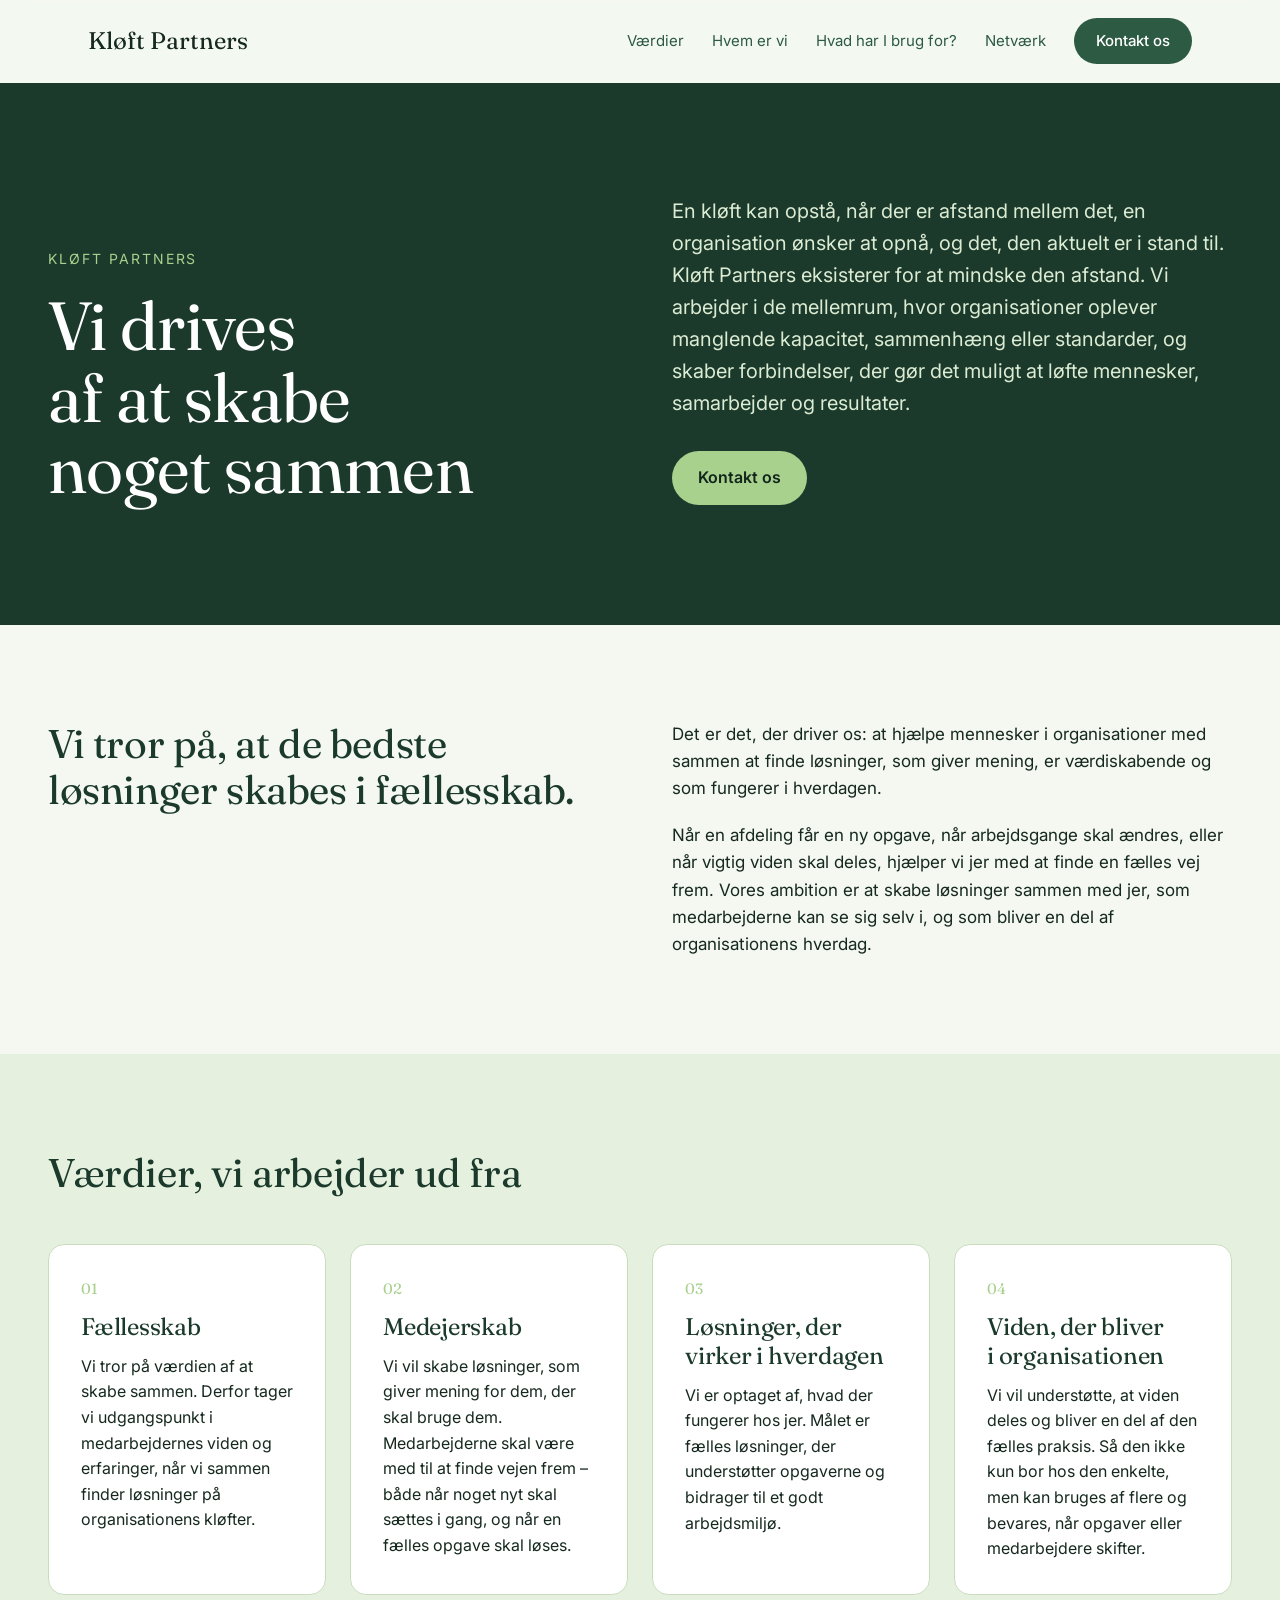
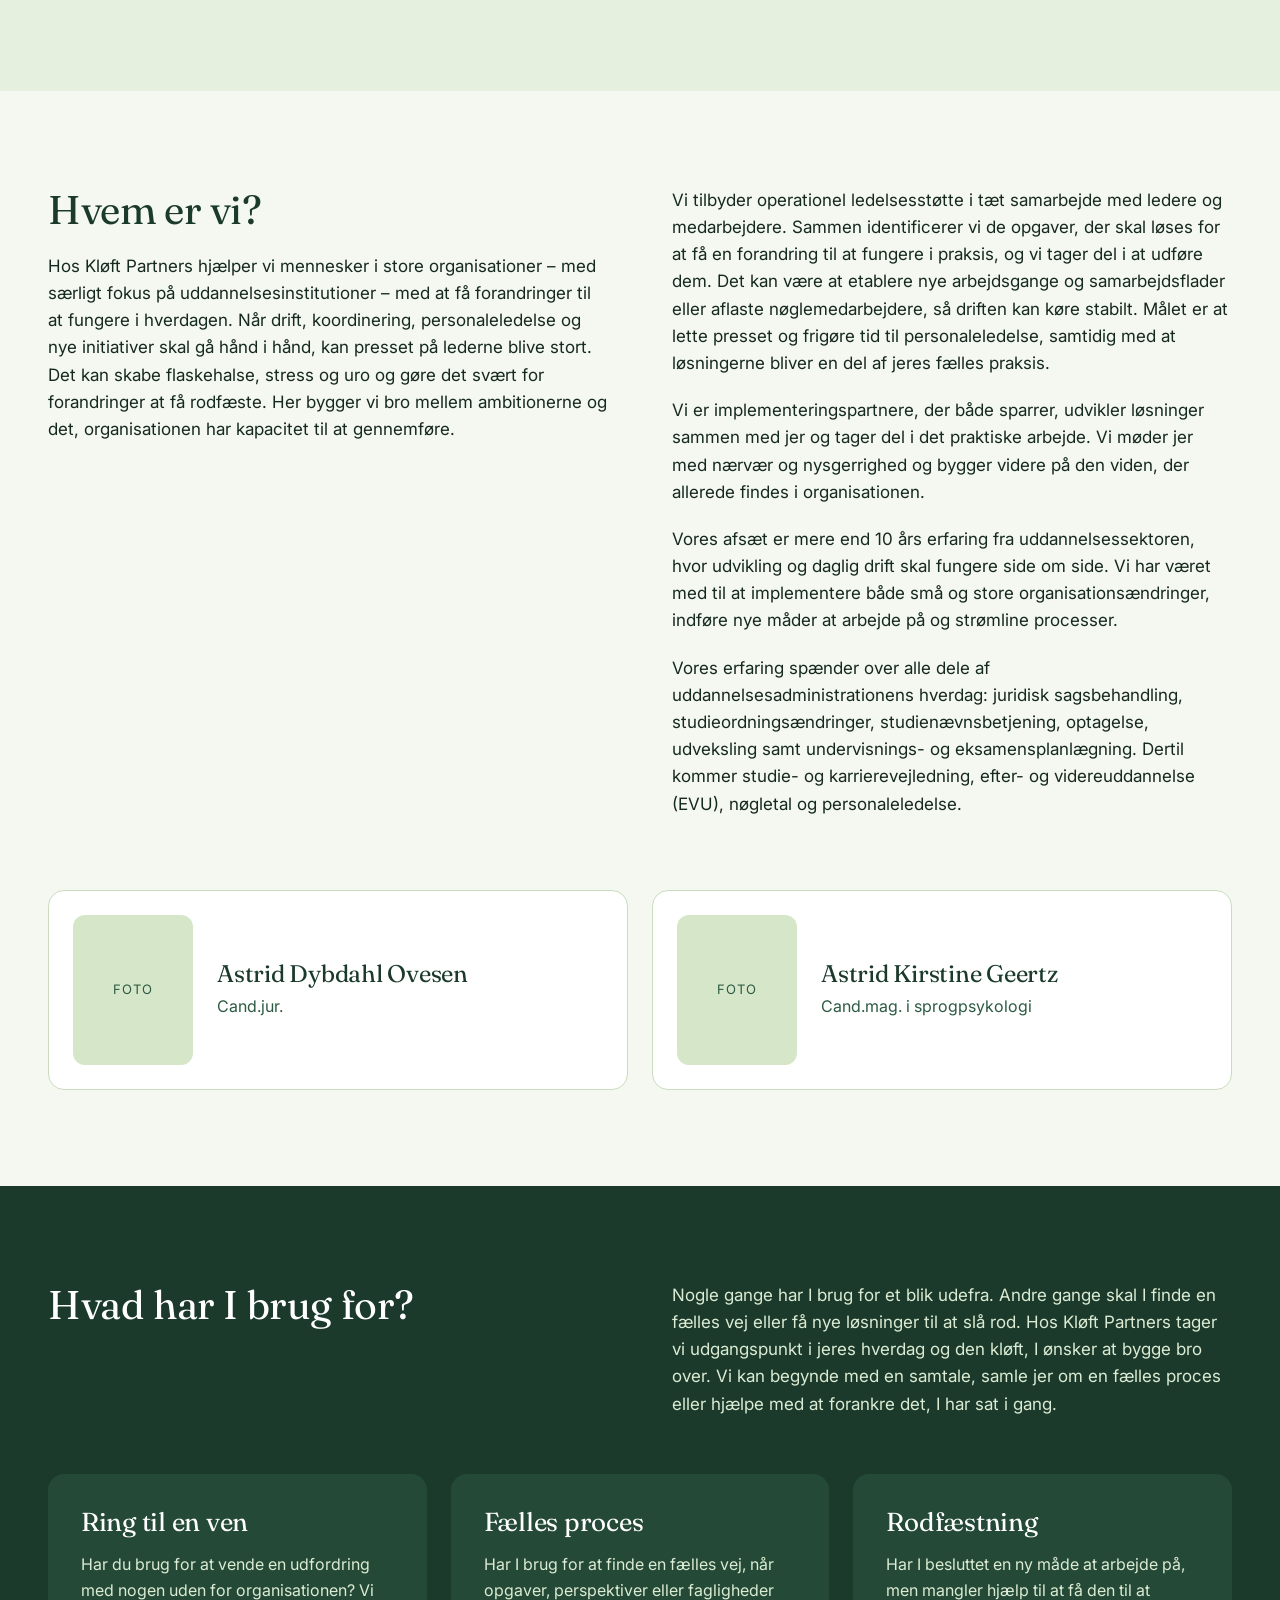
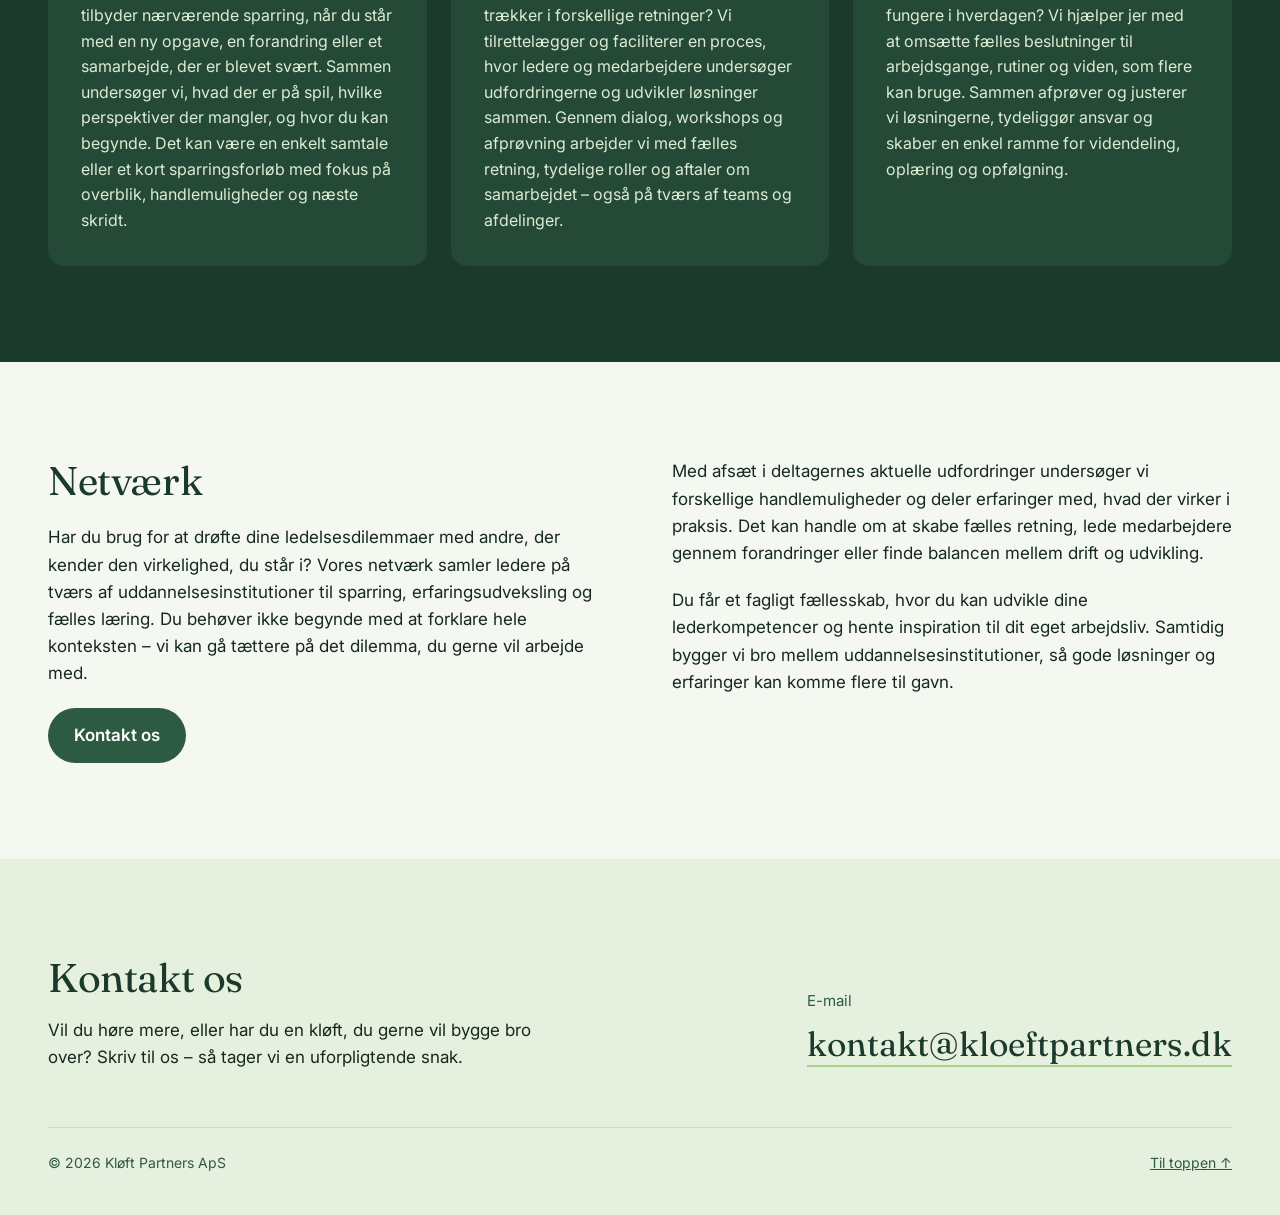
==== index.html @ bc3a9a57 "Første udkast til Kløft Partners hjemmeside Co-Authored-By: Claude Opus 5.5 <noreply@anthropic.com> " ====
<!doctype html>
<html lang="da">
<head>
<meta charset="utf-8">
<meta name="viewport" content="width=device-width, initial-scale=1">
<title>Kløft Partners – Vi drives af at skabe noget sammen</title>
<meta name="description" content="Kløft Partners hjælper mennesker i store organisationer – med særligt fokus på uddannelsesinstitutioner – med at få forandringer til at fungere i hverdagen.">
<meta name="theme-color" content="#1B3A2B">
<link rel="icon" href="favicon.svg" type="image/svg+xml">
<link rel="preconnect" href="https://fonts.googleapis.com">
<link rel="preconnect" href="https://fonts.gstatic.com" crossorigin>
<link href="https://fonts.googleapis.com/css2?family=Fraunces:opsz,wght@9..144,400;9..144,600&family=Inter:wght@400;500;600&display=swap" rel="stylesheet">
<link rel="stylesheet" href="styles.css">
</head>
<body>
<a class="skip-link" href="#indhold">Spring til indhold</a>

<header class="site-header" id="header">
  <div class="header-inner">
    <a href="#top" class="logo">Kløft Partners</a>
    <button class="nav-toggle" aria-expanded="false" aria-controls="nav">Menu</button>
    <nav class="nav" id="nav" aria-label="Hovedmenu">
      <a href="#vaerdier">Værdier</a>
      <a href="#hvem">Hvem er vi</a>
      <a href="#hjaelp">Hvad har I brug for?</a>
      <a href="#netvaerk">Netværk</a>
      <a href="#kontakt" class="btn btn--primary">Kontakt os</a>
    </nav>
  </div>
</header>

<main id="indhold">

<!-- Hero -->
<section id="top" class="hero section--dark">
  <div class="wrap split">
    <div>
      <p class="eyebrow">Kløft Partners</p>
      <h1>Vi drives af at skabe noget sammen</h1>
    </div>
    <div>
      <p class="hero-lead">En kløft kan opstå, når der er afstand mellem det, en organisation ønsker at opnå, og det, den aktuelt er i stand til. Kløft Partners eksisterer for at mindske den afstand. Vi arbejder i de mellemrum, hvor organisationer oplever manglende kapacitet, sammenhæng eller standarder, og skaber forbindelser, der gør det muligt at løfte mennesker, samarbejder og resultater.</p>
      <a href="#kontakt" class="btn btn--light">Kontakt os</a>
    </div>
  </div>
</section>

<!-- Ambition -->
<section class="section">
  <div class="wrap split">
    <h2 class="h2">Vi tror på, at de bedste løsninger skabes i fællesskab.</h2>
    <div class="stack">
      <p>Det er det, der driver os: at hjælpe mennesker i organisationer med sammen at finde løsninger, som giver mening, er værdiskabende og som fungerer i hverdagen.</p>
      <p>Når en afdeling får en ny opgave, når arbejdsgange skal ændres, eller når vigtig viden skal deles, hjælper vi jer med at finde en fælles vej frem. Vores ambition er at skabe løsninger sammen med jer, som medarbejderne kan se sig selv i, og som bliver en del af organisationens hverdag.</p>
    </div>
  </div>
</section>

<!-- Værdier -->
<section id="vaerdier" class="section section--soft">
  <div class="wrap">
    <h2 class="h2 values-head">Værdier, vi arbejder ud fra</h2>
    <div class="grid grid--values">
      <article class="card">
        <span class="card-num">01</span>
        <h3>Fællesskab</h3>
        <p>Vi tror på værdien af at skabe sammen. Derfor tager vi udgangspunkt i medarbejdernes viden og erfaringer, når vi sammen finder løsninger på organisationens kløfter.</p>
      </article>
      <article class="card">
        <span class="card-num">02</span>
        <h3>Medejerskab</h3>
        <p>Vi vil skabe løsninger, som giver mening for dem, der skal bruge dem. Medarbejderne skal være med til at finde vejen frem – både når noget nyt skal sættes i gang, og når en fælles opgave skal løses.</p>
      </article>
      <article class="card">
        <span class="card-num">03</span>
        <h3>Løsninger, der virker i hverdagen</h3>
        <p>Vi er optaget af, hvad der fungerer hos jer. Målet er fælles løsninger, der understøtter opgaverne og bidrager til et godt arbejdsmiljø.</p>
      </article>
      <article class="card">
        <span class="card-num">04</span>
        <h3>Viden, der bliver i organisationen</h3>
        <p>Vi vil understøtte, at viden deles og bliver en del af den fælles praksis. Så den ikke kun bor hos den enkelte, men kan bruges af flere og bevares, når opgaver eller medarbejdere skifter.</p>
      </article>
    </div>
  </div>
</section>

<!-- Hvem er vi -->
<section id="hvem" class="section">
  <div class="wrap split">
    <div class="stack">
      <h2 class="h2">Hvem er vi?</h2>
      <p>Hos Kløft Partners hjælper vi mennesker i store organisationer – med særligt fokus på uddannelsesinstitutioner – med at få forandringer til at fungere i hverdagen. Når drift, koordinering, personaleledelse og nye initiativer skal gå hånd i hånd, kan presset på lederne blive stort. Det kan skabe flaskehalse, stress og uro og gøre det svært for forandringer at få rodfæste. Her bygger vi bro mellem ambitionerne og det, organisationen har kapacitet til at gennemføre.</p>
    </div>
    <div class="stack">
      <p>Vi tilbyder operationel ledelsesstøtte i tæt samarbejde med ledere og medarbejdere. Sammen identificerer vi de opgaver, der skal løses for at få en forandring til at fungere i praksis, og vi tager del i at udføre dem. Det kan være at etablere nye arbejdsgange og samarbejdsflader eller aflaste nøglemedarbejdere, så driften kan køre stabilt. Målet er at lette presset og frigøre tid til personaleledelse, samtidig med at løsningerne bliver en del af jeres fælles praksis.</p>
      <p>Vi er implementeringspartnere, der både sparrer, udvikler løsninger sammen med jer og tager del i det praktiske arbejde. Vi møder jer med nærvær og nysgerrighed og bygger videre på den viden, der allerede findes i organisationen.</p>
      <p>Vores afsæt er mere end 10 års erfaring fra uddannelsessektoren, hvor udvikling og daglig drift skal fungere side om side. Vi har været med til at implementere både små og store organisationsændringer, indføre nye måder at arbejde på og strømline processer.</p>
      <p>Vores erfaring spænder over alle dele af uddannelsesadministrationens hverdag: juridisk sagsbehandling, studieordningsændringer, studienævnsbetjening, optagelse, udveksling samt undervisnings- og eksamensplanlægning. Dertil kommer studie- og karrierevejledning, efter- og videreuddannelse (EVU), nøgletal og personaleledelse.</p>
    </div>
  </div>

  <div class="wrap grid grid--team">
    <article class="card person">
      <div class="photo" role="img" aria-label="Foto af Astrid Dybdahl Ovesen (pladsholder)">FOTO</div>
      <div>
        <h3>Astrid Dybdahl Ovesen</h3>
        <p class="role">Cand.jur.</p>
      </div>
    </article>
    <article class="card person">
      <div class="photo" role="img" aria-label="Foto af Astrid Kirstine Geertz (pladsholder)">FOTO</div>
      <div>
        <h3>Astrid Kirstine Geertz</h3>
        <p class="role">Cand.mag. i sprogpsykologi</p>
      </div>
    </article>
  </div>
</section>

<!-- Ydelser -->
<section id="hjaelp" class="section section--dark">
  <div class="wrap">
    <div class="split services-head">
      <h2 class="h2">Hvad har I brug for?</h2>
      <p>Nogle gange har I brug for et blik udefra. Andre gange skal I finde en fælles vej eller få nye løsninger til at slå rod. Hos Kløft Partners tager vi udgangspunkt i jeres hverdag og den kløft, I ønsker at bygge bro over. Vi kan begynde med en samtale, samle jer om en fælles proces eller hjælpe med at forankre det, I har sat i gang.</p>
    </div>
    <div class="grid grid--services">
      <article class="card card--dark">
        <h3>Ring til en ven</h3>
        <p>Har du brug for at vende en udfordring med nogen uden for organisationen? Vi tilbyder nærværende sparring, når du står med en ny opgave, en forandring eller et samarbejde, der er blevet svært. Sammen undersøger vi, hvad der er på spil, hvilke perspektiver der mangler, og hvor du kan begynde. Det kan være en enkelt samtale eller et kort sparringsforløb med fokus på overblik, handlemuligheder og næste skridt.</p>
      </article>
      <article class="card card--dark">
        <h3>Fælles proces</h3>
        <p>Har I brug for at finde en fælles vej, når opgaver, perspektiver eller fagligheder trækker i forskellige retninger? Vi tilrettelægger og faciliterer en proces, hvor ledere og medarbejdere undersøger udfordringerne og udvikler løsninger sammen. Gennem dialog, workshops og afprøvning arbejder vi med fælles retning, tydelige roller og aftaler om samarbejdet – også på tværs af teams og afdelinger.</p>
      </article>
      <article class="card card--dark">
        <h3>Rodfæstning</h3>
        <p>Har I besluttet en ny måde at arbejde på, men mangler hjælp til at få den til at fungere i hverdagen? Vi hjælper jer med at omsætte fælles beslutninger til arbejdsgange, rutiner og viden, som flere kan bruge. Sammen afprøver og justerer vi løsningerne, tydeliggør ansvar og skaber en enkel ramme for videndeling, oplæring og opfølgning.</p>
      </article>
    </div>
  </div>
</section>

<!-- Netværk -->
<section id="netvaerk" class="section">
  <div class="wrap split">
    <div class="stack">
      <h2 class="h2">Netværk</h2>
      <p>Har du brug for at drøfte dine ledelsesdilemmaer med andre, der kender den virkelighed, du står i? Vores netværk samler ledere på tværs af uddannelsesinstitutioner til sparring, erfaringsudveksling og fælles læring. Du behøver ikke begynde med at forklare hele konteksten – vi kan gå tættere på det dilemma, du gerne vil arbejde med.</p>
      <p><a href="#kontakt" class="btn btn--primary">Kontakt os</a></p>
    </div>
    <div class="stack">
      <p>Med afsæt i deltagernes aktuelle udfordringer undersøger vi forskellige handlemuligheder og deler erfaringer med, hvad der virker i praksis. Det kan handle om at skabe fælles retning, lede medarbejdere gennem forandringer eller finde balancen mellem drift og udvikling.</p>
      <p>Du får et fagligt fællesskab, hvor du kan udvikle dine lederkompetencer og hente inspiration til dit eget arbejdsliv. Samtidig bygger vi bro mellem uddannelsesinstitutioner, så gode løsninger og erfaringer kan komme flere til gavn.</p>
    </div>
  </div>
</section>

</main>

<!-- Kontakt -->
<footer id="kontakt" class="contact section--soft">
  <div class="wrap">
    <div class="contact-box">
      <div>
        <h2 class="h2">Kontakt os</h2>
        <p>Vil du høre mere, eller har du en kløft, du gerne vil bygge bro over? Skriv til os – så tager vi en uforpligtende snak.</p>
      </div>
      <div>
        <span class="contact-label">E-mail</span>
        <a class="contact-email" href="mailto:kontakt@kloeftpartners.dk">kontakt@kloeftpartners.dk</a>
      </div>
    </div>
    <div class="footer-meta">
      <span>© <span id="year">2026</span> Kløft Partners ApS</span>
      <a href="#top">Til toppen ↑</a>
    </div>
  </div>
</footer>

<script>
  (function () {
    var header = document.getElementById('header');
    var toggle = document.querySelector('.nav-toggle');
    var nav = document.getElementById('nav');
    toggle.addEventListener('click', function () {
      var open = nav.classList.toggle('is-open');
      toggle.setAttribute('aria-expanded', open);
      toggle.textContent = open ? 'Luk' : 'Menu';
    });
    nav.addEventListener('click', function (e) {
      if (e.target.tagName === 'A') {
        nav.classList.remove('is-open');
        toggle.setAttribute('aria-expanded', 'false');
        toggle.textContent = 'Menu';
      }
    });
    var onScroll = function () { header.classList.toggle('is-scrolled', window.scrollY > 8); };
    window.addEventListener('scroll', onScroll, { passive: true });
    onScroll();
    document.getElementById('year').textContent = new Date().getFullYear();
  })();
</script>
</body>
</html>
---- styles.css ----
:root {
  --bg: #F4F8F1;
  --bg-soft: #E6F0DF;
  --ink: #16291F;
  --forest: #1B3A2B;
  --forest-2: #244A37;
  --moss: #2D5A43;
  --leaf: #A9D18E;
  --mist: #DCEBD3;
  --line: #C9DDBE;
  --photo: #D5E6C9;
  --white: #FFFFFF;
  --gutter: clamp(16px, 5vw, 48px);
  --section-y: clamp(64px, 10vw, 96px);
}

*, *::before, *::after { box-sizing: border-box; }

html { scroll-behavior: smooth; scroll-padding-top: 88px; }

body {
  margin: 0;
  background: var(--bg);
  color: var(--ink);
  font-family: Inter, system-ui, -apple-system, "Segoe UI", sans-serif;
  line-height: 1.6;
  -webkit-font-smoothing: antialiased;
}

a { color: var(--moss); }
a:hover { color: var(--ink); }

h1, h2, h3 {
  font-family: Fraunces, Georgia, serif;
  font-weight: 400;
  margin: 0;
  letter-spacing: -0.01em;
  text-wrap: balance;
}

p { margin: 0; }

:focus-visible { outline: 3px solid var(--leaf); outline-offset: 3px; border-radius: 4px; }

.skip-link {
  position: absolute; left: 16px; top: -48px;
  background: var(--forest); color: var(--white);
  padding: 8px 16px; border-radius: 8px; z-index: 100;
}
.skip-link:focus { top: 12px; color: var(--white); }

.wrap { max-width: 1200px; margin: 0 auto; }

.section { padding: var(--section-y) var(--gutter); }
.section--soft { background: var(--bg-soft); }
.section--dark { background: var(--forest); color: #EEF6E9; }

.split {
  display: grid;
  grid-template-columns: repeat(auto-fit, minmax(min(440px, 100%), 1fr));
  gap: clamp(32px, 6vw, 64px);
}

.stack { display: flex; flex-direction: column; gap: 20px; font-size: 17px; }

.h2 { font-size: clamp(30px, 4.5vw, 40px); line-height: 1.15; color: var(--forest); }
.section--dark .h2 { color: var(--white); }

/* Buttons */
.btn {
  display: inline-block;
  padding: 14px 26px;
  border-radius: 999px;
  text-decoration: none;
  font-weight: 600;
  transition: background-color .2s, color .2s, transform .2s;
}
.btn:hover { transform: translateY(-1px); }
.btn--primary { background: var(--moss); color: var(--white); }
.btn--primary:hover { background: var(--forest); color: var(--white); }
.btn--light { background: var(--leaf); color: #12261B; }
.btn--light:hover { background: #BEE0A6; color: #12261B; }

/* Header */
.site-header {
  position: sticky; top: 0; z-index: 50;
  background: rgba(244, 248, 241, 0.92);
  backdrop-filter: saturate(1.4) blur(8px);
  -webkit-backdrop-filter: saturate(1.4) blur(8px);
  border-bottom: 1px solid transparent;
  transition: border-color .2s;
}
.site-header.is-scrolled { border-bottom-color: var(--line); }

.header-inner {
  max-width: 1200px; margin: 0 auto;
  padding: 18px var(--gutter);
  display: flex; align-items: center; justify-content: space-between; gap: 16px;
}

.logo {
  font-family: Fraunces, Georgia, serif;
  font-size: 24px; color: var(--ink); text-decoration: none;
}

.nav { display: flex; align-items: center; gap: 28px; font-size: 15px; }
.nav a:not(.btn) { color: var(--moss); text-decoration: none; }
.nav a:not(.btn):hover { color: var(--ink); text-decoration: underline; text-underline-offset: 4px; }
.nav .btn { padding: 11px 22px; font-weight: 500; }

.nav-toggle {
  display: none;
  background: none; border: 1px solid var(--line); border-radius: 999px;
  padding: 8px 16px; font: inherit; font-size: 15px; color: var(--forest); cursor: pointer;
}

@media (max-width: 860px) {
  .nav-toggle { display: inline-block; }
  .nav {
    position: absolute; left: 0; right: 0; top: 100%;
    flex-direction: column; align-items: stretch; gap: 0;
    background: var(--bg); border-bottom: 1px solid var(--line);
    padding: 8px var(--gutter) 20px;
    display: none;
  }
  .nav.is-open { display: flex; }
  .nav a:not(.btn) { padding: 12px 0; border-bottom: 1px solid var(--bg-soft); font-size: 17px; }
  .nav .btn { margin-top: 16px; text-align: center; }
}

/* Hero */
.hero { padding: clamp(72px, 11vw, 112px) var(--gutter) clamp(80px, 12vw, 120px); }
.hero .split { align-items: end; }
.eyebrow {
  margin-bottom: 20px; font-size: 14px; letter-spacing: 0.14em;
  text-transform: uppercase; color: var(--leaf);
}
.hero h1 {
  font-size: clamp(42px, 7vw, 68px); line-height: 1.05;
  color: var(--white); max-width: 12ch;
}
.hero-lead { margin-bottom: 32px; font-size: clamp(17px, 2vw, 20px); color: var(--mist); }

/* Cards */
.grid { display: grid; gap: 24px; }
.grid--values { grid-template-columns: repeat(auto-fit, minmax(min(240px, 100%), 1fr)); }
.grid--services { grid-template-columns: repeat(auto-fit, minmax(min(300px, 100%), 1fr)); }
.grid--team { grid-template-columns: repeat(auto-fit, minmax(min(320px, 100%), 1fr)); margin-top: 72px; }

.card {
  background: var(--white); border: 1px solid var(--line); border-radius: 16px;
  padding: 32px; display: flex; flex-direction: column; gap: 12px;
}
.card h3 { font-size: 24px; color: var(--forest); line-height: 1.2; }
.card p { font-size: 16px; }

.card--dark { background: var(--forest-2); border-color: transparent; gap: 14px; }
.card--dark h3 { color: var(--white); font-size: 26px; }
.card--dark p { color: var(--mist); }

.card-num {
  font-family: Fraunces, Georgia, serif; font-size: 15px; color: var(--leaf);
}

.values-head { margin-bottom: 48px; }
.services-head { margin-bottom: 56px; }
.services-head p { font-size: 17px; color: var(--mist); }

/* Team */
.person { flex-direction: row; align-items: center; gap: 24px; padding: 24px; }
.photo {
  flex: 0 0 120px; height: 150px; border-radius: 12px;
  background: var(--photo); color: var(--moss);
  display: flex; align-items: center; justify-content: center;
  font-size: 13px; letter-spacing: 0.08em;
}
.person .role { margin-top: 6px; color: var(--moss); }

/* Contact */
.contact { padding: clamp(72px, 10vw, 96px) var(--gutter) 40px; }
.contact-box {
  display: flex; flex-wrap: wrap; align-items: end; justify-content: space-between; gap: 32px;
  padding-bottom: 56px; border-bottom: 1px solid var(--line);
}
.contact-box p { font-size: 17px; max-width: 46ch; margin-top: 16px; }
.contact-label { display: block; color: var(--moss); font-size: 15px; margin-bottom: 4px; }
.contact-email {
  font-family: Fraunces, Georgia, serif;
  font-size: clamp(22px, 3.4vw, 34px);
  color: var(--forest); text-decoration: none; word-break: break-word;
  border-bottom: 2px solid var(--leaf);
}
.contact-email:hover { color: var(--moss); border-bottom-color: var(--moss); }

.footer-meta {
  display: flex; flex-wrap: wrap; justify-content: space-between; gap: 12px;
  padding-top: 24px; font-size: 14px; color: var(--moss);
}
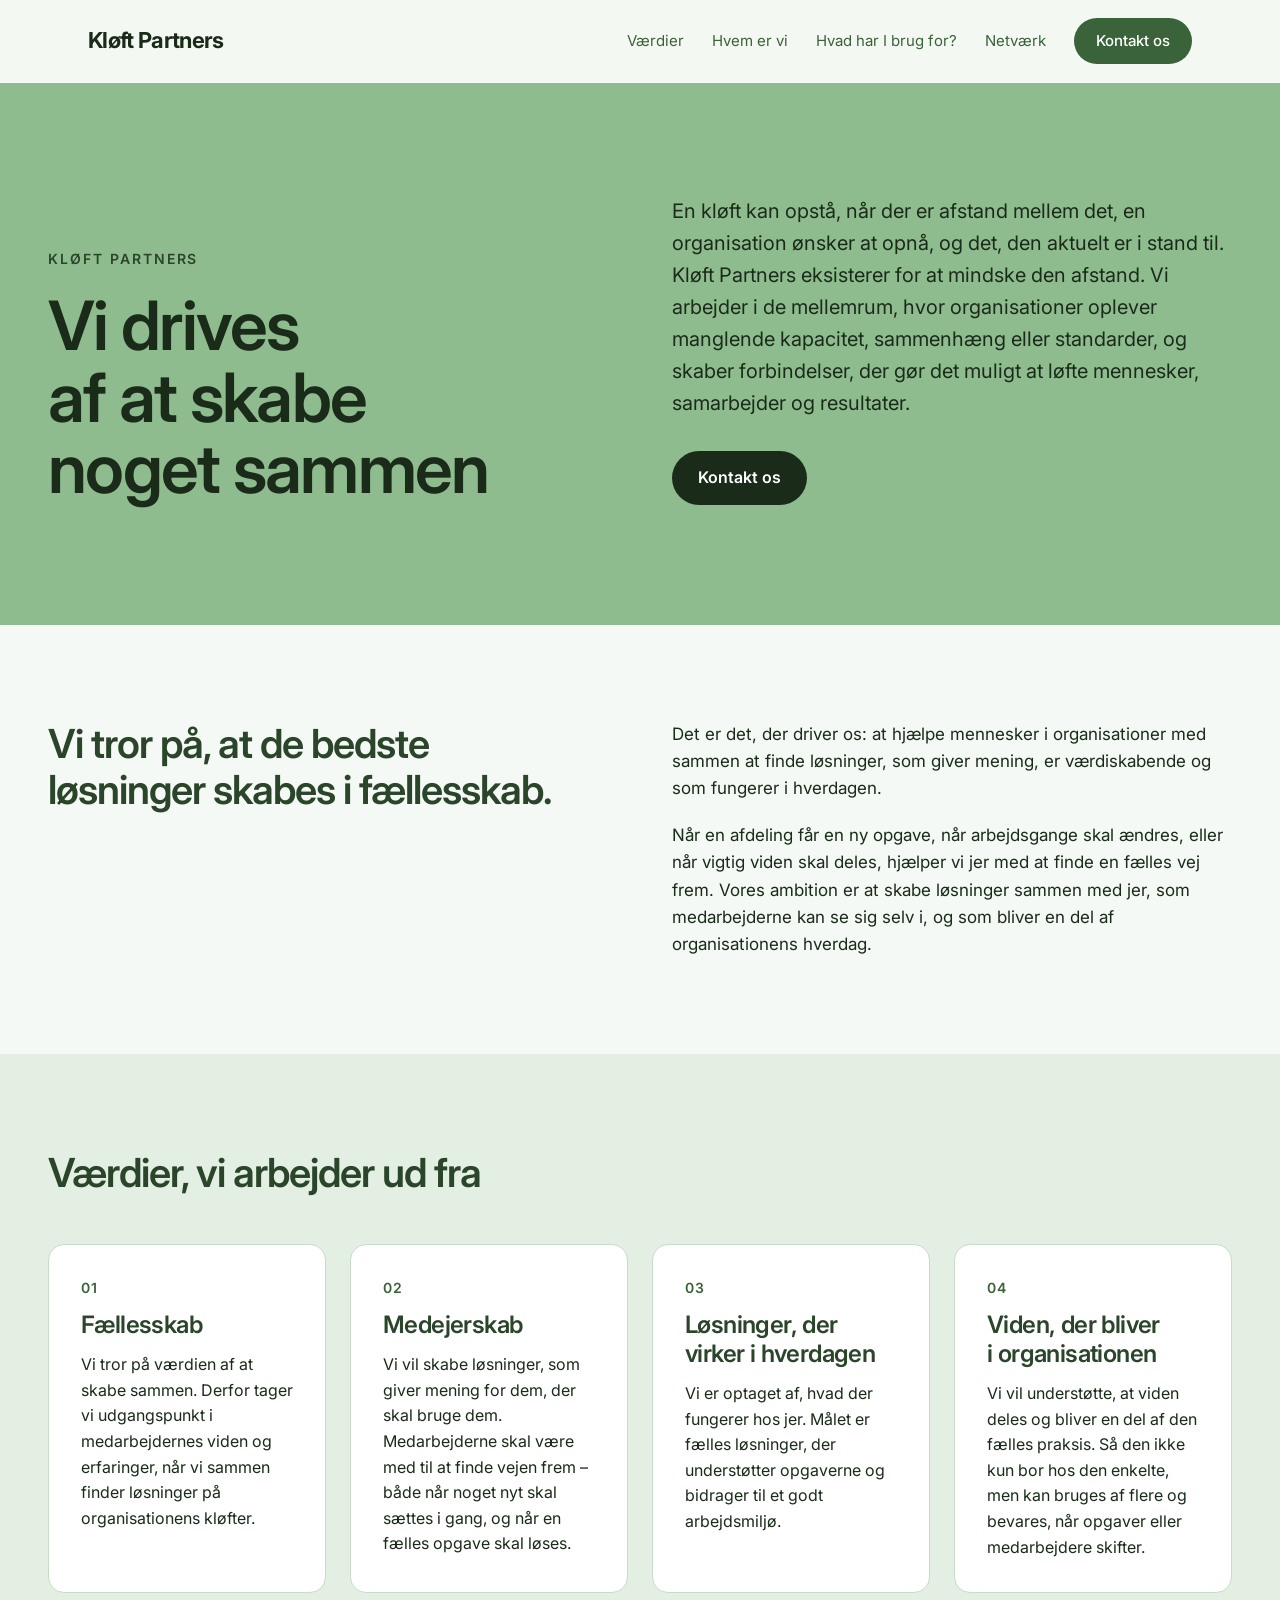
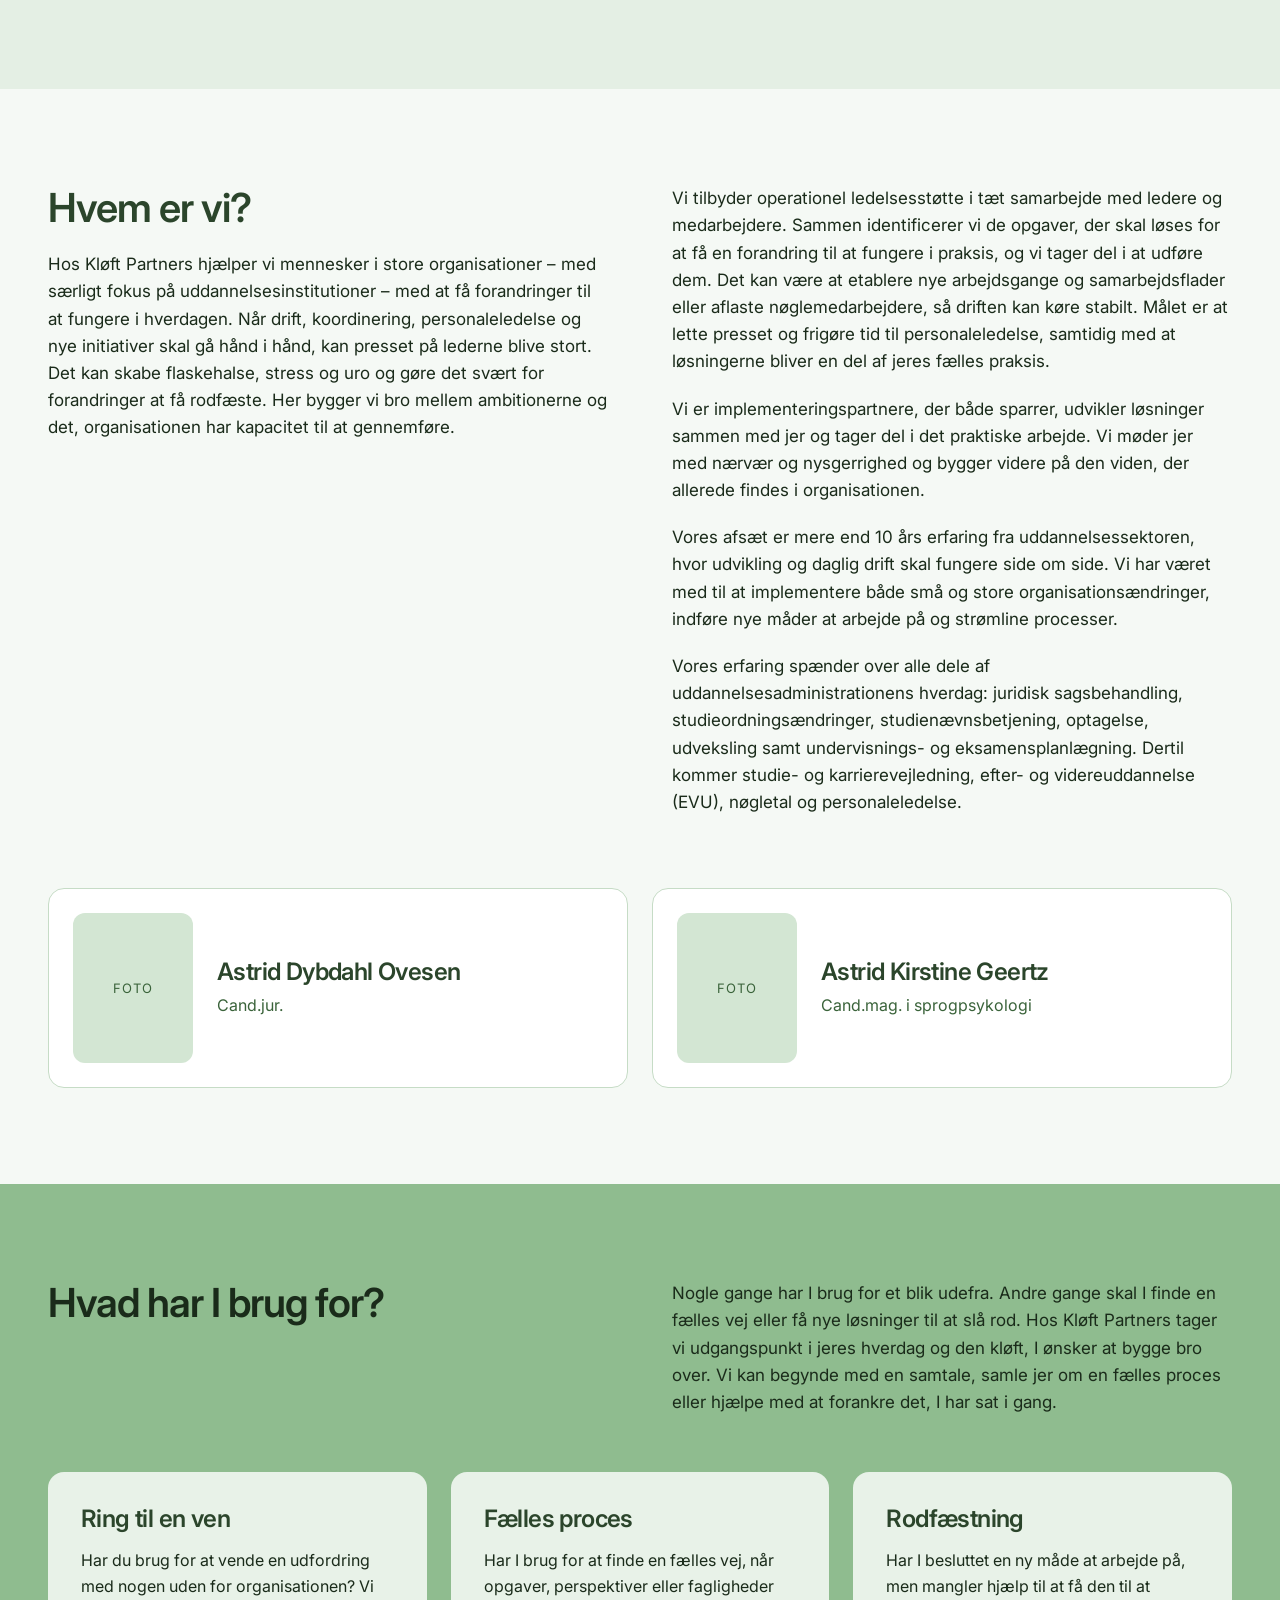
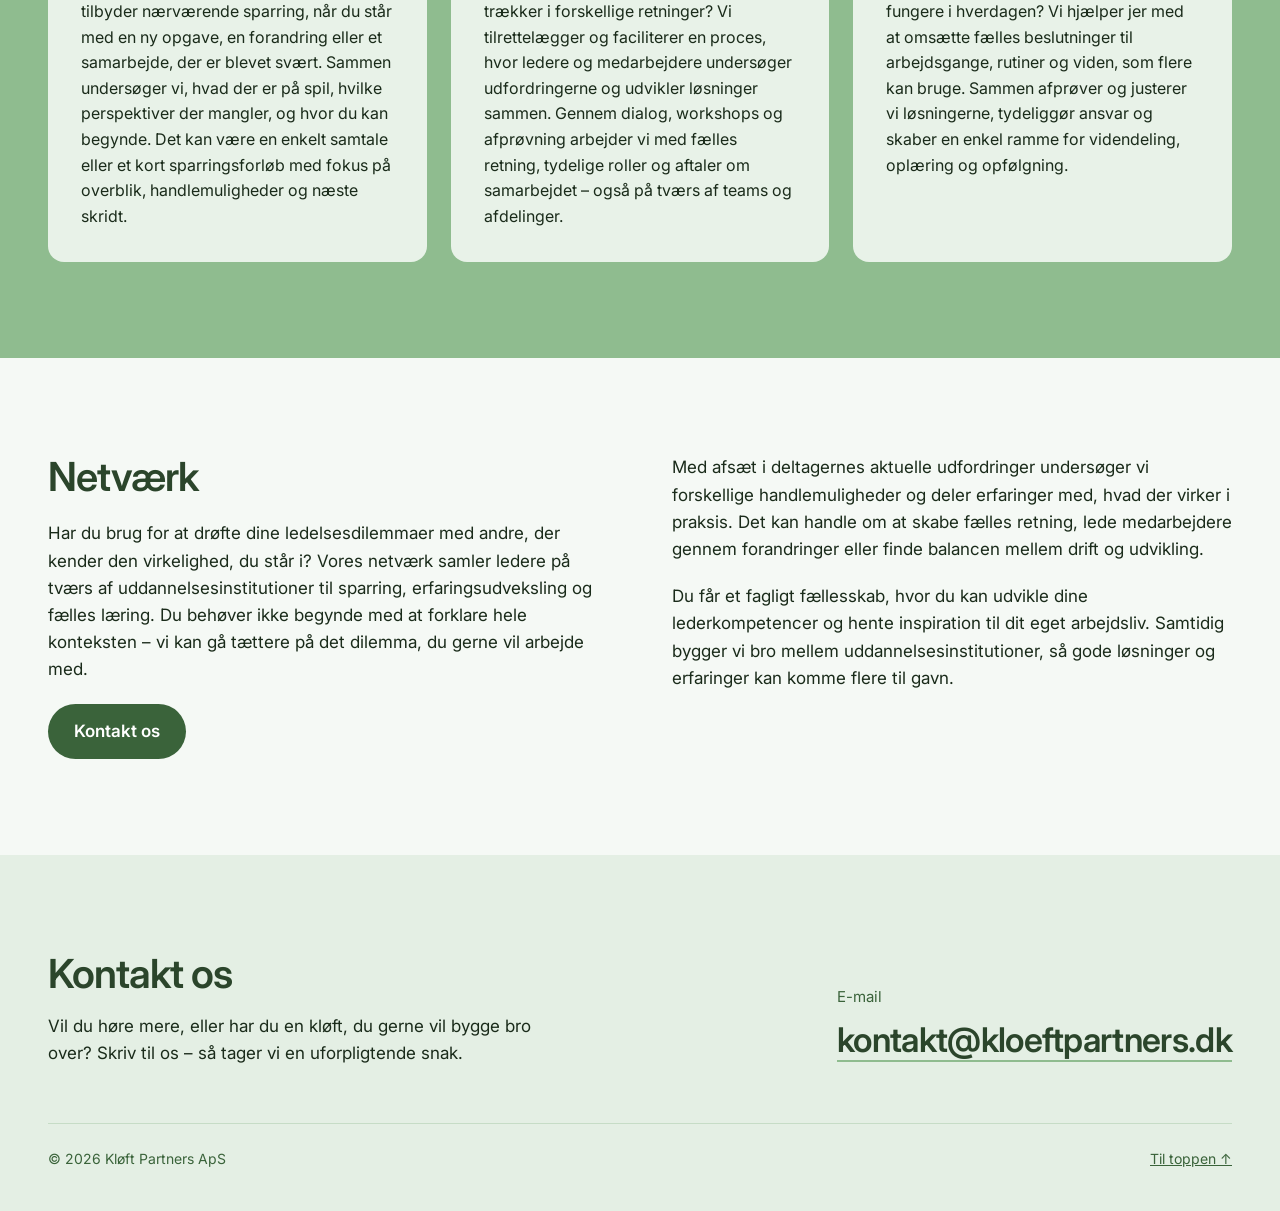
==== commit b0fcf90a: "Ny farvepalette (DarkSeaGreen #8FBC8F) og Inter som eneste skrifttype Co-Authored-By: Claude Opus 5." ====
--- a/index.html
+++ b/index.html
@@ -5,11 +5,11 @@
 <meta name="viewport" content="width=device-width, initial-scale=1">
 <title>Kløft Partners – Vi drives af at skabe noget sammen</title>
 <meta name="description" content="Kløft Partners hjælper mennesker i store organisationer – med særligt fokus på uddannelsesinstitutioner – med at få forandringer til at fungere i hverdagen.">
-<meta name="theme-color" content="#1B3A2B">
+<meta name="theme-color" content="#8FBC8F">
 <link rel="icon" href="favicon.svg" type="image/svg+xml">
 <link rel="preconnect" href="https://fonts.googleapis.com">
 <link rel="preconnect" href="https://fonts.gstatic.com" crossorigin>
-<link href="https://fonts.googleapis.com/css2?family=Fraunces:opsz,wght@9..144,400;9..144,600&family=Inter:wght@400;500;600&display=swap" rel="stylesheet">
+<link href="https://fonts.googleapis.com/css2?family=Inter:wght@400;500;600;700&display=swap" rel="stylesheet">
 <link rel="stylesheet" href="styles.css">
 </head>
 <body>
@@ -32,7 +32,7 @@
 <main id="indhold">
 
 <!-- Hero -->
-<section id="top" class="hero section--dark">
+<section id="top" class="hero section--sage">
   <div class="wrap split">
     <div>
       <p class="eyebrow">Kløft Partners</p>
@@ -40,7 +40,7 @@
     </div>
     <div>
       <p class="hero-lead">En kløft kan opstå, når der er afstand mellem det, en organisation ønsker at opnå, og det, den aktuelt er i stand til. Kløft Partners eksisterer for at mindske den afstand. Vi arbejder i de mellemrum, hvor organisationer oplever manglende kapacitet, sammenhæng eller standarder, og skaber forbindelser, der gør det muligt at løfte mennesker, samarbejder og resultater.</p>
-      <a href="#kontakt" class="btn btn--light">Kontakt os</a>
+      <a href="#kontakt" class="btn btn--dark">Kontakt os</a>
     </div>
   </div>
 </section>
@@ -119,22 +119,22 @@
 </section>
 
 <!-- Ydelser -->
-<section id="hjaelp" class="section section--dark">
+<section id="hjaelp" class="section section--sage">
   <div class="wrap">
     <div class="split services-head">
       <h2 class="h2">Hvad har I brug for?</h2>
       <p>Nogle gange har I brug for et blik udefra. Andre gange skal I finde en fælles vej eller få nye løsninger til at slå rod. Hos Kløft Partners tager vi udgangspunkt i jeres hverdag og den kløft, I ønsker at bygge bro over. Vi kan begynde med en samtale, samle jer om en fælles proces eller hjælpe med at forankre det, I har sat i gang.</p>
     </div>
     <div class="grid grid--services">
-      <article class="card card--dark">
+      <article class="card card--sage">
         <h3>Ring til en ven</h3>
         <p>Har du brug for at vende en udfordring med nogen uden for organisationen? Vi tilbyder nærværende sparring, når du står med en ny opgave, en forandring eller et samarbejde, der er blevet svært. Sammen undersøger vi, hvad der er på spil, hvilke perspektiver der mangler, og hvor du kan begynde. Det kan være en enkelt samtale eller et kort sparringsforløb med fokus på overblik, handlemuligheder og næste skridt.</p>
       </article>
-      <article class="card card--dark">
+      <article class="card card--sage">
         <h3>Fælles proces</h3>
         <p>Har I brug for at finde en fælles vej, når opgaver, perspektiver eller fagligheder trækker i forskellige retninger? Vi tilrettelægger og faciliterer en proces, hvor ledere og medarbejdere undersøger udfordringerne og udvikler løsninger sammen. Gennem dialog, workshops og afprøvning arbejder vi med fælles retning, tydelige roller og aftaler om samarbejdet – også på tværs af teams og afdelinger.</p>
       </article>
-      <article class="card card--dark">
+      <article class="card card--sage">
         <h3>Rodfæstning</h3>
         <p>Har I besluttet en ny måde at arbejde på, men mangler hjælp til at få den til at fungere i hverdagen? Vi hjælper jer med at omsætte fælles beslutninger til arbejdsgange, rutiner og viden, som flere kan bruge. Sammen afprøver og justerer vi løsningerne, tydeliggør ansvar og skaber en enkel ramme for videndeling, oplæring og opfølgning.</p>
       </article>
--- a/styles.css
+++ b/styles.css
@@ -1,14 +1,13 @@
 :root {
-  --bg: #F4F8F1;
-  --bg-soft: #E6F0DF;
-  --ink: #16291F;
-  --forest: #1B3A2B;
-  --forest-2: #244A37;
-  --moss: #2D5A43;
-  --leaf: #A9D18E;
-  --mist: #DCEBD3;
-  --line: #C9DDBE;
-  --photo: #D5E6C9;
+  --sage: #8FBC8F;          /* hovedfarve: DarkSeaGreen, rgb(143,188,143) */
+  --sage-light: #B9D6B9;
+  --bg: #F5F9F5;
+  --bg-soft: #E4EFE4;
+  --ink: #1A2B1A;
+  --forest: #2B452B;        /* mørk nuance af hovedfarven til overskrifter */
+  --moss: #3A633A;          /* knapper og links */
+  --line: #C6DCC6;
+  --photo: #D3E6D3;
   --white: #FFFFFF;
   --gutter: clamp(16px, 5vw, 48px);
   --section-y: clamp(64px, 10vw, 96px);
@@ -31,16 +30,16 @@
 a:hover { color: var(--ink); }
 
 h1, h2, h3 {
-  font-family: Fraunces, Georgia, serif;
-  font-weight: 400;
+  font-family: Inter, system-ui, -apple-system, "Segoe UI", sans-serif;
+  font-weight: 600;
   margin: 0;
-  letter-spacing: -0.01em;
+  letter-spacing: -0.025em;
   text-wrap: balance;
 }
 
 p { margin: 0; }
 
-:focus-visible { outline: 3px solid var(--leaf); outline-offset: 3px; border-radius: 4px; }
+:focus-visible { outline: 3px solid var(--moss); outline-offset: 3px; border-radius: 4px; }
 
 .skip-link {
   position: absolute; left: 16px; top: -48px;
@@ -53,7 +52,7 @@
 
 .section { padding: var(--section-y) var(--gutter); }
 .section--soft { background: var(--bg-soft); }
-.section--dark { background: var(--forest); color: #EEF6E9; }
+.section--sage { background: var(--sage); color: var(--ink); }
 
 .split {
   display: grid;
@@ -64,7 +63,7 @@
 .stack { display: flex; flex-direction: column; gap: 20px; font-size: 17px; }
 
 .h2 { font-size: clamp(30px, 4.5vw, 40px); line-height: 1.15; color: var(--forest); }
-.section--dark .h2 { color: var(--white); }
+.section--sage .h2 { color: var(--ink); }
 
 /* Buttons */
 .btn {
@@ -78,8 +77,8 @@
 .btn:hover { transform: translateY(-1px); }
 .btn--primary { background: var(--moss); color: var(--white); }
 .btn--primary:hover { background: var(--forest); color: var(--white); }
-.btn--light { background: var(--leaf); color: #12261B; }
-.btn--light:hover { background: #BEE0A6; color: #12261B; }
+.btn--dark { background: var(--ink); color: var(--white); }
+.btn--dark:hover { background: var(--forest); color: var(--white); }
 
 /* Header */
 .site-header {
@@ -99,8 +98,8 @@
 }
 
 .logo {
-  font-family: Fraunces, Georgia, serif;
-  font-size: 24px; color: var(--ink); text-decoration: none;
+  font-size: 22px; font-weight: 700; letter-spacing: -0.03em;
+  color: var(--ink); text-decoration: none;
 }
 
 .nav { display: flex; align-items: center; gap: 28px; font-size: 15px; }
@@ -133,13 +132,13 @@
 .hero .split { align-items: end; }
 .eyebrow {
   margin-bottom: 20px; font-size: 14px; letter-spacing: 0.14em;
-  text-transform: uppercase; color: var(--leaf);
+  text-transform: uppercase; font-weight: 600; color: var(--forest);
 }
 .hero h1 {
   font-size: clamp(42px, 7vw, 68px); line-height: 1.05;
-  color: var(--white); max-width: 12ch;
+  color: var(--ink); max-width: 13ch;
 }
-.hero-lead { margin-bottom: 32px; font-size: clamp(17px, 2vw, 20px); color: var(--mist); }
+.hero-lead { margin-bottom: 32px; font-size: clamp(17px, 2vw, 20px); color: var(--ink); }
 
 /* Cards */
 .grid { display: grid; gap: 24px; }
@@ -154,17 +153,17 @@
 .card h3 { font-size: 24px; color: var(--forest); line-height: 1.2; }
 .card p { font-size: 16px; }
 
-.card--dark { background: var(--forest-2); border-color: transparent; gap: 14px; }
-.card--dark h3 { color: var(--white); font-size: 26px; }
-.card--dark p { color: var(--mist); }
+.card--sage { background: #E8F2E8; border-color: transparent; gap: 14px; }
+.card--sage h3 { color: var(--forest); font-size: 24px; }
+.card--sage p { color: var(--ink); }
 
 .card-num {
-  font-family: Fraunces, Georgia, serif; font-size: 15px; color: var(--leaf);
+  font-size: 14px; font-weight: 600; letter-spacing: 0.06em; color: var(--moss);
 }
 
 .values-head { margin-bottom: 48px; }
 .services-head { margin-bottom: 56px; }
-.services-head p { font-size: 17px; color: var(--mist); }
+.services-head p { font-size: 17px; color: var(--ink); }
 
 /* Team */
 .person { flex-direction: row; align-items: center; gap: 24px; padding: 24px; }
@@ -185,10 +184,10 @@
 .contact-box p { font-size: 17px; max-width: 46ch; margin-top: 16px; }
 .contact-label { display: block; color: var(--moss); font-size: 15px; margin-bottom: 4px; }
 .contact-email {
-  font-family: Fraunces, Georgia, serif;
+  font-weight: 600; letter-spacing: -0.02em;
   font-size: clamp(22px, 3.4vw, 34px);
   color: var(--forest); text-decoration: none; word-break: break-word;
-  border-bottom: 2px solid var(--leaf);
+  border-bottom: 2px solid var(--sage);
 }
 .contact-email:hover { color: var(--moss); border-bottom-color: var(--moss); }
 
